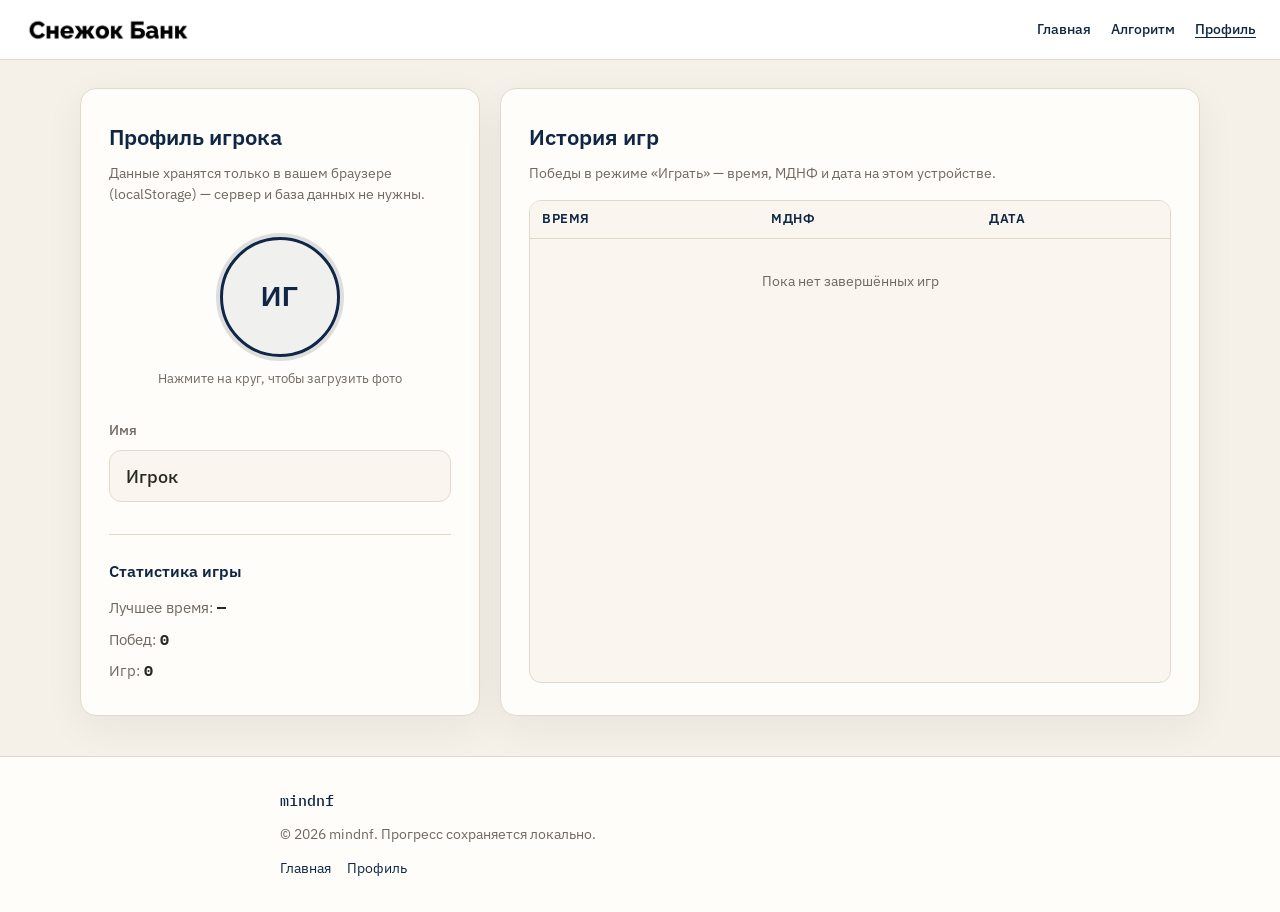
==== templates/profile.html @ ebe8acad "Added game mode" ====
<!DOCTYPE html>
<html lang="ru">
<head>
  <meta charset="UTF-8">
  <meta name="viewport" content="width=device-width, initial-scale=1.0">
  <title>Профиль — mindnf</title>
  <link rel="preconnect" href="https://fonts.googleapis.com">
  <link rel="preconnect" href="https://fonts.gstatic.com" crossorigin>
  <link href="https://fonts.googleapis.com/css2?family=IBM+Plex+Sans:wght@400;500;600&family=IBM+Plex+Mono:wght@400;500&display=swap" rel="stylesheet">
  <link rel="stylesheet" href="/static/css/style.css?v=25">
</head>
<body class="body--profile">
  <header class="site-header site-header--global site-header--static" id="site-header">
    <a class="site-header__logo" href="/" aria-label="На главную">
      <img src="/static/img/SB_logo.png" alt="Снежок Банк" width="160" height="40">
    </a>
    <button
      type="button"
      class="site-header__toggle"
      id="site-header-toggle"
      aria-expanded="false"
      aria-controls="site-header-nav"
    >
      <span class="site-header__toggle-icon" aria-hidden="true"></span>
      <span class="site-header__toggle-label">Меню</span>
    </button>
    <nav class="site-header__nav" id="site-header-nav" aria-label="Навигация">
      <a class="site-header__link" href="/">Главная</a>
      <a class="site-header__link" href="/#algorithm">Алгоритм</a>
      <a class="site-header__link site-header__link--active" href="/profile">Профиль</a>
    </nav>
  </header>

  <main class="profile-page">
    <div class="profile-layout">
      <div class="profile-card">
        <h1 class="profile-card__title">Профиль игрока</h1>
        <p class="profile-card__hint">
          Данные хранятся только в вашем браузере (localStorage) — сервер и база данных не нужны.
        </p>

        <div class="profile-avatar-wrap">
          <button
            type="button"
            class="profile-avatar"
            id="profile-avatar"
            aria-label="Загрузить аватар"
          >
            <span class="profile-avatar__initials" id="profile-avatar-initials">?</span>
          </button>
          <input
            type="file"
            id="profile-avatar-input"
            class="profile-avatar-input"
            accept="image/jpeg,image/png,image/webp,image/gif"
            hidden
          >
          <p class="profile-avatar__caption">Нажмите на круг, чтобы загрузить фото</p>
          <button type="button" class="btn btn--ghost" id="profile-avatar-remove" hidden>
            Удалить аватар
          </button>
        </div>

        <label class="profile-name-field" for="profile-name">
          <span class="profile-name-field__label">Имя</span>
          <input
            type="text"
            id="profile-name"
            class="profile-name-field__input"
            maxlength="32"
            autocomplete="nickname"
            placeholder="Введите имя"
          >
        </label>

        <p class="profile-save-status" id="profile-save-status" hidden></p>

        <div class="profile-stats" id="profile-stats">
          <h2 class="profile-stats__title">Статистика игры</h2>
          <ul class="profile-stats__list">
            <li>Лучшее время: <strong id="profile-best-time">—</strong></li>
            <li>Побед: <strong id="profile-wins">0</strong></li>
            <li>Игр: <strong id="profile-games">0</strong></li>
          </ul>
        </div>
      </div>

      <section class="profile-card profile-history" aria-labelledby="profile-history-title">
        <h2 class="profile-card__title" id="profile-history-title">История игр</h2>
        <p class="profile-card__hint profile-history__hint">
          Победы в режиме «Играть» — время, МДНФ и дата на этом устройстве.
        </p>
        <div class="profile-history__table-wrap">
          <table class="profile-history__table">
            <thead>
              <tr>
                <th scope="col">Время</th>
                <th scope="col">МДНФ</th>
                <th scope="col">Дата</th>
              </tr>
            </thead>
            <tbody id="profile-history-body">
              <tr class="profile-history__empty">
                <td colspan="3">Пока нет завершённых игр</td>
              </tr>
            </tbody>
          </table>
        </div>
      </section>
    </div>
  </main>

  <footer class="site-footer">
    <div class="site-footer__inner">
      <span class="site-footer__brand">mindnf</span>
      <p class="site-footer__copy">© 2026 mindnf. Прогресс сохраняется локально.</p>
      <nav class="site-footer__nav" aria-label="Подвал">
        <a href="/">Главная</a>
        <a href="/profile">Профиль</a>
      </nav>
    </div>
  </footer>

  <script src="/static/js/header.js?v=25"></script>
  <script src="/static/js/game-store.js?v=25"></script>
  <script src="/static/js/profile-store.js?v=25"></script>
  <script src="/static/js/profile.js?v=25"></script>
</body>
</html>
---- static/css/style.css ----
*,
*::before,
*::after {
  box-sizing: border-box;
  margin: 0;
  padding: 0;
}

[hidden] {
  display: none !important;
}

:root {
  --bg: #f6f1e8;
  --surface: #fffdf9;
  --surface-raised: #faf6ef;
  --border: #e3d9c8;
  --border-strong: #cfc3ae;
  --text: #2a2824;
  --muted: #6f6860;
  --accent: #0f2744;
  --accent-hover: #1a3a5c;
  --accent-glow: rgba(15, 39, 68, 0.14);
  --accent-soft: rgba(15, 39, 68, 0.06);
  --error: #b42318;
  --radius: 12px;
  --ease: cubic-bezier(0.4, 0, 0.2, 1);
  --duration: 0.55s;
}

html {
  scroll-behavior: smooth;
}

html,
body {
  min-height: 100%;
}

body {
  font-family: "IBM Plex Sans", system-ui, sans-serif;
  background: var(--bg);
  color: var(--text);
  line-height: 1.55;
  -webkit-font-smoothing: antialiased;
}

.page {
  position: relative;
  min-height: 100vh;
  padding-top: 3.5rem;
}

.page--setup,
.page--workbench,
.page--game-mode,
.page--game {
  overflow: hidden;
  height: calc(100vh - 3.5rem);
  min-height: 0;
}

.page--hidden-landing .landing {
  opacity: 0;
  visibility: hidden;
  pointer-events: none;
  position: fixed;
  inset: 3.5rem 0 0;
}

/* —— Landing —— */

.landing {
  transition:
    opacity var(--duration) var(--ease),
    visibility var(--duration) var(--ease);
}

/* Header (все страницы) */

.site-header {
  position: fixed;
  top: 0;
  left: 0;
  right: 0;
  z-index: 200;
  display: flex;
  align-items: center;
  justify-content: space-between;
  gap: 1.5rem;
  padding: 0.85rem 1.5rem;
  background: #ffffff;
  border-bottom: 1px solid var(--border);
}

.site-header--global {
  background: #ffffff;
}

body.app-game-mode .site-header__link--anchors,
body.app-setup .site-header__link--anchors,
body.app-workbench .site-header__link--anchors,
.page--game-mode .site-header__link--anchors,
.page--game .site-header__link--anchors,
.page--setup .site-header__link--anchors,
.page--workbench .site-header__link--anchors {
  display: none;
}

.site-header__logo {
  display: flex;
  align-items: center;
  flex-shrink: 0;
}

.site-header__logo img {
  display: block;
  height: 2rem;
  width: auto;
  max-width: min(180px, 40vw);
  object-fit: contain;
}

.site-header__nav {
  display: flex;
  flex-wrap: wrap;
  justify-content: flex-end;
  gap: 0.35rem 1.25rem;
}

.site-header__link {
  font-size: 0.9rem;
  font-weight: 500;
  color: var(--accent);
  text-decoration: none;
  transition: color 0.2s;
}

.site-header__link:hover {
  color: var(--accent-hover);
}

.site-header__toggle {
  display: none;
  align-items: center;
  gap: 0.4rem;
  padding: 0.4rem 0.65rem;
  font: inherit;
  font-size: 0.85rem;
  font-weight: 500;
  color: var(--accent);
  background: var(--surface-raised);
  border: 1px solid var(--border);
  border-radius: var(--radius);
  cursor: pointer;
  flex-shrink: 0;
}

.site-header__toggle:hover {
  color: var(--accent-hover);
  border-color: var(--border-strong);
}

.site-header__toggle-icon {
  position: relative;
  display: block;
  width: 1.1rem;
  height: 0.12rem;
  background: currentColor;
  border-radius: 1px;
  transition: background 0.2s ease;
}

.site-header__toggle-icon::before,
.site-header__toggle-icon::after {
  content: "";
  position: absolute;
  left: 0;
  width: 100%;
  height: 100%;
  background: currentColor;
  border-radius: 1px;
  transition: transform 0.2s ease, top 0.2s ease;
}

.site-header__toggle-icon::before {
  top: -0.38rem;
}

.site-header__toggle-icon::after {
  top: 0.38rem;
}

.site-header--open .site-header__toggle-icon {
  background: transparent;
}

.site-header--open .site-header__toggle-icon::before {
  top: 0;
  transform: rotate(45deg);
}

.site-header--open .site-header__toggle-icon::after {
  top: 0;
  transform: rotate(-45deg);
}

.site-header__toggle-label {
  line-height: 1;
}

/* Hero */

.hero {
  position: relative;
  display: flex;
  align-items: center;
  justify-content: center;
  min-height: calc(100svh - 3.5rem);
  min-height: calc(100vh - 3.5rem);
  overflow: hidden;
}

.hero__image {
  position: absolute;
  inset: 0;
  width: 100%;
  height: 100%;
  object-fit: cover;
  object-position: center;
}

.hero__overlay {
  position: absolute;
  inset: 0;
  background: rgba(246, 241, 232, 0.72);
  pointer-events: none;
}

.hero__content {
  position: relative;
  z-index: 1;
  max-width: 40rem;
  margin: 0 auto;
  padding: 3rem 1.5rem 3rem;
  text-align: center;
}

.hero__actions {
  display: flex;
  flex-direction: column;
  gap: 0.75rem;
  width: 100%;
  max-width: 20rem;
  margin: 0 auto;
}

.hero__eyebrow {
  display: inline-block;
  margin-bottom: 1rem;
  font-size: 0.75rem;
  font-weight: 600;
  letter-spacing: 0.1em;
  text-transform: uppercase;
  color: var(--accent);
}

.hero__title {
  font-size: clamp(1.75rem, 4.5vw, 2.75rem);
  font-weight: 600;
  line-height: 1.15;
  letter-spacing: -0.02em;
  margin-bottom: 1rem;
  color: var(--text);
}

.hero__text {
  font-size: 1.05rem;
  color: var(--muted);
  margin-bottom: 2rem;
  max-width: 36ch;
  margin-left: auto;
  margin-right: auto;
}

/* Info sections */

.landing-sections {
  background: var(--bg);
}

.info-block {
  max-width: 720px;
  margin: 0 auto;
  padding: 3.5rem 1.5rem;
  scroll-margin-top: 4.5rem;
}

.info-block__title {
  font-size: 1.5rem;
  font-weight: 600;
  letter-spacing: -0.02em;
  margin-bottom: 1.25rem;
  color: var(--accent);
}

.info-block__body {
  color: var(--muted);
  font-size: 1.02rem;
}

.info-block__body p + p,
.info-block__body ol {
  margin-top: 1rem;
}

.info-block__steps {
  padding-left: 1.25rem;
  display: flex;
  flex-direction: column;
  gap: 0.65rem;
}

.info-block__steps code {
  font-family: "IBM Plex Mono", monospace;
  font-size: 0.9em;
  color: var(--accent);
}

.info-block__tags {
  list-style: none;
  display: flex;
  flex-wrap: wrap;
  gap: 0.5rem;
  margin-bottom: 1rem;
}

.info-block__tags li {
  padding: 0.35rem 0.75rem;
  font-size: 0.875rem;
  font-weight: 500;
  color: var(--accent);
  background: var(--surface);
  border: 1px solid var(--border);
  border-radius: 999px;
}

.info-block__body a {
  color: var(--accent);
  font-weight: 500;
}

.info-block__sponsor-card {
  display: flex;
  flex-direction: column;
  align-items: flex-start;
  gap: 1rem;
  padding: 1.5rem;
  background: var(--surface);
  border: 1px solid var(--border);
  border-radius: var(--radius);
}

.info-block__sponsor-logo {
  height: 2.5rem;
  width: auto;
  object-fit: contain;
}

/* Site footer */

.site-footer {
  border-top: 1px solid var(--border);
  background: var(--surface);
  padding: 2rem 1.5rem;
}

.site-footer__inner {
  max-width: 720px;
  margin: 0 auto;
  display: flex;
  flex-direction: column;
  gap: 0.75rem;
}

.site-footer__brand {
  font-family: "IBM Plex Mono", monospace;
  font-size: 0.95rem;
  font-weight: 500;
  color: var(--accent);
}

.site-footer__copy {
  font-size: 0.875rem;
  color: var(--muted);
}

.site-footer__nav {
  display: flex;
  flex-wrap: wrap;
  gap: 1rem;
}

.site-footer__nav a {
  font-size: 0.875rem;
  color: var(--accent);
  text-decoration: none;
}

.site-footer__nav a:hover {
  text-decoration: underline;
}

@media (max-width: 640px) {
  .site-header {
    flex-wrap: wrap;
    align-items: center;
    padding: 0.6rem 1rem;
    gap: 0;
  }

  .site-header__logo {
    flex: 1;
    min-width: 0;
  }

  .site-header__toggle {
    display: inline-flex;
  }

  .site-header__nav {
    display: none;
    width: 100%;
    flex-direction: column;
    align-items: stretch;
    gap: 0;
    margin-top: 0.5rem;
    padding-top: 0.5rem;
    border-top: 1px solid var(--border);
  }

  .site-header--open .site-header__nav {
    display: flex;
  }

  .site-header__link {
    padding: 0.55rem 0.15rem;
  }

  .hero__content {
    padding-top: 5rem;
  }
}

/* —— Overlay panels —— */

.overlay-panel {
  position: fixed;
  top: 3.5rem;
  left: 0;
  right: 0;
  bottom: 0;
  z-index: 150;
  display: none;
  align-items: center;
  justify-content: center;
  padding: 2rem;
  background: rgba(246, 241, 232, 0.85);
  backdrop-filter: blur(4px);
}

.overlay-panel.is-visible {
  display: flex;
}

.overlay-panel--modal {
  z-index: 200;
  background: rgba(42, 40, 36, 0.4);
}

.setup__subtitle {
  text-align: center;
  font-size: 0.9rem;
  color: var(--muted);
  margin-top: -0.5rem;
}

.setup__card {
  width: 100%;
  max-width: 380px;
  padding: 2.25rem 2rem;
  background: var(--surface);
  border: 1px solid var(--border);
  border-radius: calc(var(--radius) + 4px);
  box-shadow: 0 12px 40px rgba(42, 40, 36, 0.08);
  display: flex;
  flex-direction: column;
  gap: 1.5rem;
  transform: translateY(1.5rem) scale(0.97);
  transition:
    transform calc(var(--duration) + 0.1s) var(--ease),
    opacity var(--duration) var(--ease);
}

.page--setup .setup__card {
  transform: translateY(0) scale(1);
}

.setup__title {
  font-size: 1.25rem;
  font-weight: 600;
  text-align: center;
  letter-spacing: -0.01em;
}

.setup__field {
  display: flex;
  align-items: stretch;
  border: 1px solid var(--border);
  border-radius: var(--radius);
  overflow: hidden;
  background: var(--surface-raised);
  transition: border-color 0.2s, box-shadow 0.2s;
}

.setup__field:focus-within {
  border-color: var(--accent);
  box-shadow: 0 0 0 3px var(--accent-glow);
}

.setup__label {
  display: flex;
  align-items: center;
  justify-content: center;
  padding: 0 1rem;
  font-family: "IBM Plex Mono", monospace;
  font-size: 0.9rem;
  color: var(--muted);
  background: var(--accent-soft);
  border-right: 1px solid var(--border);
}

.setup__input {
  flex: 1;
  min-width: 0;
  padding: 0.85rem 1rem;
  font-family: "IBM Plex Mono", monospace;
  font-size: 1.1rem;
  color: var(--text);
  background: transparent;
  border: none;
  outline: none;
}

.setup__input::-webkit-outer-spin-button,
.setup__input::-webkit-inner-spin-button {
  -webkit-appearance: none;
  margin: 0;
}

.setup__input[type="number"] {
  -moz-appearance: textfield;
  appearance: textfield;
}

/* —— Buttons —— */

.btn {
  display: inline-flex;
  align-items: center;
  justify-content: center;
  gap: 0.5rem;
  font-family: inherit;
  font-size: 1rem;
  font-weight: 500;
  line-height: 1;
  padding: 0.9rem 1.5rem;
  border: none;
  border-radius: var(--radius);
  cursor: pointer;
  transition:
    background 0.2s,
    transform 0.15s,
    box-shadow 0.2s;
}

.btn--primary {
  color: #f6f1e8;
  background: var(--accent);
}

.btn--primary:hover {
  background: var(--accent-hover);
}

.btn--primary:active {
  transform: scale(0.98);
}

.btn--hero {
  width: 100%;
  padding: 1.15rem 2rem;
  font-size: 1.125rem;
  border-radius: calc(var(--radius) + 2px);
  box-shadow: 0 4px 20px var(--accent-glow);
}

.btn--hero:hover {
  box-shadow: 0 6px 28px var(--accent-glow);
}

#btn-start-setup {
  width: 100%;
}

.setup__error {
  font-size: 0.875rem;
  color: var(--error);
  text-align: center;
}

/* —— Workbench —— */

.workbench {
  position: fixed;
  top: 3.5rem;
  left: 0;
  right: 0;
  bottom: 0;
  z-index: 130;
  display: none;
  background: var(--bg);
  overflow: hidden;
}

.workbench.is-visible {
  display: block;
}

.workbench__inner {
  display: flex;
  flex-direction: column;
  height: 100%;
  padding: 1.25rem 1.5rem 1rem;
  gap: 0.85rem;
}

.workbench__header {
  display: flex;
  flex-wrap: wrap;
  align-items: center;
  justify-content: space-between;
  gap: 1rem;
  flex-shrink: 0;
}

.workbench__title {
  font-size: 1.125rem;
  font-weight: 600;
  letter-spacing: -0.01em;
}

.workbench__n-field {
  display: flex;
  align-items: center;
  gap: 0.65rem;
}

.workbench__n-label {
  font-size: 0.9rem;
  color: var(--muted);
  white-space: nowrap;
}

.workbench__n-input {
  width: 4.5rem;
  padding: 0.45rem 0.55rem;
  font-family: "IBM Plex Mono", monospace;
  font-size: 1rem;
  color: var(--text);
  background: var(--surface);
  border: 1px solid var(--border);
  border-radius: 8px;
  outline: none;
}

.workbench__n-input:focus {
  border-color: var(--accent);
  box-shadow: 0 0 0 3px var(--accent-glow);
}

.workbench__table-wrap {
  flex: 1;
  min-height: 0;
  overflow: auto;
  border: 1px solid var(--border);
  border-radius: var(--radius);
  background: var(--surface);
}

.truth-table {
  width: max-content;
  min-width: 100%;
  border-collapse: collapse;
  font-family: "IBM Plex Mono", monospace;
  font-size: 0.9rem;
}

.truth-table th,
.truth-table td {
  border: 1px solid var(--border);
  padding: 0.35rem 0.65rem;
  text-align: center;
  white-space: nowrap;
}

.truth-table thead th {
  position: sticky;
  top: 0;
  z-index: 1;
  background: var(--surface-raised);
  font-weight: 500;
  color: var(--text);
}

.truth-table tbody tr:nth-child(even) {
  background: var(--accent-soft);
}

.truth-table__num {
  color: var(--muted);
  background: rgba(15, 39, 68, 0.04);
  min-width: 2.5rem;
}

.truth-table__bit {
  color: var(--text);
}

.truth-table__algo-col {
  color: var(--muted);
}

.truth-table__algo-col--struck {
  background: var(--accent);
  color: #f6f1e8;
  text-decoration: line-through;
  text-decoration-color: rgba(246, 241, 232, 0.65);
  text-decoration-thickness: 1.5px;
}

.truth-table__algo-col--min {
  box-shadow: inset 0 0 0 2px var(--accent);
  font-weight: 600;
  color: var(--accent);
}

.truth-table__f {
  cursor: pointer;
  user-select: none;
  min-width: 2.25rem;
  transition: background 0.15s, color 0.15s;
}

.truth-table__f:hover {
  background: var(--accent-soft);
}

.truth-table__f--locked {
  cursor: default;
  pointer-events: none;
}

.truth-table__f--locked:hover {
  background: transparent;
}

.truth-table__f--one {
  color: var(--accent);
  font-weight: 600;
  background: var(--accent-soft);
}

.truth-table__row--zero td:not(.truth-table__bit--before):not(.truth-table__num) {
  background: var(--accent);
  color: #f6f1e8;
  border-color: var(--accent-hover);
  text-decoration: line-through;
  text-decoration-color: rgba(246, 241, 232, 0.65);
  text-decoration-thickness: 1.5px;
}

.truth-table__row--zero .truth-table__num {
  background: var(--accent-hover);
  color: rgba(246, 241, 232, 0.85);
}

.truth-table__row--zero .truth-table__bit--before {
  background: var(--surface);
  color: var(--text);
  border-color: var(--border);
  text-decoration: none;
}

.truth-table__row--zero .truth-table__f {
  color: #f6f1e8;
  font-weight: 500;
  text-decoration: line-through;
}

.truth-table__sep {
  border-right-width: 2px;
  border-right-color: var(--border-strong);
}

.btn--secondary {
  color: var(--text);
  background: var(--surface-raised);
  border: 1px solid var(--border);
  flex-shrink: 0;
}

.btn--secondary:hover:not(:disabled) {
  background: #efe8db;
  border-color: var(--border-strong);
}

.btn--secondary:disabled {
  opacity: 0.45;
  cursor: not-allowed;
}

.btn--wide {
  width: 100%;
  padding: 0.85rem;
}

.workbench__result {
  flex-shrink: 0;
  font-size: 0.95rem;
  color: var(--muted);
  padding-top: 0.15rem;
}

#result-mdnf {
  color: var(--accent);
  font-family: "IBM Plex Mono", monospace;
  font-weight: 500;
  word-break: break-word;
}

/* —— Profile page —— */

.body--profile {
  min-height: 100vh;
  display: flex;
  flex-direction: column;
}

.body--profile .site-header--global {
  flex-shrink: 0;
}

.site-header--static {
  position: static;
}

.site-header__link--active {
  text-decoration: underline;
  text-underline-offset: 0.2em;
}

.profile-page {
  flex: 1;
  display: flex;
  align-items: stretch;
  justify-content: center;
  padding: 1.75rem 1.5rem 2.5rem;
  min-height: 0;
}

.profile-layout {
  display: grid;
  grid-template-columns: minmax(280px, 400px) minmax(0, 1fr);
  gap: 1.25rem;
  width: 100%;
  max-width: 1120px;
  align-items: stretch;
}

.profile-card {
  display: flex;
  flex-direction: column;
  width: 100%;
  min-height: 0;
  padding: 2rem 1.75rem;
  background: var(--surface);
  border: 1px solid var(--border);
  border-radius: calc(var(--radius) + 4px);
  box-shadow: 0 12px 40px rgba(42, 40, 36, 0.06);
}

.profile-card__title {
  font-size: 1.35rem;
  font-weight: 600;
  color: var(--accent);
  margin-bottom: 0.5rem;
}

.profile-card__hint {
  font-size: 0.875rem;
  color: var(--muted);
  margin-bottom: 2rem;
  line-height: 1.5;
}

.profile-avatar-wrap {
  display: flex;
  flex-direction: column;
  align-items: center;
  gap: 0.75rem;
  margin-bottom: 2rem;
}

.profile-avatar {
  width: 7.5rem;
  height: 7.5rem;
  padding: 0;
  border-radius: 50%;
  border: 3px solid var(--accent);
  background: var(--accent-soft) center / cover no-repeat;
  display: flex;
  align-items: center;
  justify-content: center;
  box-shadow: 0 0 0 4px var(--accent-glow);
  cursor: pointer;
  transition: transform 0.15s, box-shadow 0.2s;
}

.profile-avatar:hover {
  transform: scale(1.03);
  box-shadow: 0 0 0 5px var(--accent-glow);
}

.profile-avatar--has-image .profile-avatar__initials {
  display: none;
}

.profile-avatar__initials {
  font-size: 1.75rem;
  font-weight: 600;
  color: var(--accent);
  letter-spacing: 0.04em;
  user-select: none;
}

.profile-avatar__caption {
  font-size: 0.8rem;
  color: var(--muted);
  text-align: center;
}

.profile-name-field {
  display: flex;
  flex-direction: column;
  gap: 0.5rem;
}

.profile-name-field__label {
  font-size: 0.875rem;
  font-weight: 500;
  color: var(--muted);
}

.profile-name-field__input {
  width: 100%;
  padding: 0.85rem 1rem;
  font-family: inherit;
  font-size: 1.1rem;
  font-weight: 500;
  color: var(--text);
  background: var(--surface-raised);
  border: 1px solid var(--border);
  border-radius: var(--radius);
  outline: none;
  transition: border-color 0.2s, box-shadow 0.2s;
}

.profile-name-field__input:focus {
  border-color: var(--accent);
  box-shadow: 0 0 0 3px var(--accent-glow);
}

.profile-save-status {
  margin-top: 1rem;
  font-size: 0.85rem;
  color: var(--accent);
  text-align: center;
}

.profile-save-status--error {
  color: var(--error);
}

.btn--ghost {
  margin-top: 0.35rem;
  padding: 0.5rem 0.85rem;
  font-family: inherit;
  font-size: 0.875rem;
  font-weight: 500;
  color: var(--muted);
  background: transparent;
  border: 1px solid var(--border);
  border-radius: var(--radius);
  cursor: pointer;
  transition: color 0.2s, border-color 0.2s;
}

.btn--ghost:hover {
  color: var(--accent);
  border-color: var(--accent);
}

/* —— Game —— */

.game-screen {
  position: fixed;
  top: 3.5rem;
  left: 0;
  right: 0;
  bottom: 0;
  z-index: 140;
  display: none;
  flex-direction: column;
  background: var(--bg);
  padding: 1rem 1.5rem;
  gap: 0.75rem;
}

.game-screen.is-visible {
  display: flex;
}

.game-hud {
  display: flex;
  flex-wrap: wrap;
  gap: 1rem;
  align-items: flex-start;
  flex-shrink: 0;
}

.game-hud__item {
  display: flex;
  flex-direction: column;
  gap: 0.2rem;
}

.game-hud__item--grow {
  flex: 1;
  min-width: 12rem;
}

.game-hud__label {
  font-size: 0.75rem;
  text-transform: uppercase;
  letter-spacing: 0.06em;
  color: var(--muted);
}

.game-hud__value {
  font-family: "IBM Plex Mono", monospace;
  font-size: 1.35rem;
  font-weight: 600;
  color: var(--accent);
}

.game-challenge-banner {
  margin: 0.35rem 0 0;
  padding: 0.35rem 0.55rem;
  font-size: 0.8rem;
  font-weight: 500;
  color: var(--accent);
  background: var(--accent-soft);
  border-radius: var(--radius);
  line-height: 1.35;
}

.game-hud__hint {
  font-size: 0.9rem;
  color: var(--muted);
  line-height: 1.45;
}

.game-table-wrap {
  position: relative;
  flex: 1;
  min-height: 0;
  overflow: auto;
  border: 1px solid var(--border);
  border-radius: var(--radius);
  background: var(--surface);
}

.game-table-wrap--dimmed .truth-table {
  filter: blur(3px);
  opacity: 0.45;
  pointer-events: none;
}

.game-instruction {
  position: absolute;
  inset: 0;
  display: flex;
  align-items: center;
  justify-content: center;
  padding: 1.5rem;
  background: rgba(246, 241, 232, 0.55);
  z-index: 2;
}

.game-instruction__card {
  max-width: 440px;
  max-height: 100%;
  overflow: auto;
}

.game-instruction__text {
  font-size: 0.95rem;
  color: var(--muted);
  line-height: 1.5;
}

.game-instruction__steps {
  margin: 1rem 0;
}

.game-mark {
  background: var(--accent) !important;
  color: #f6f1e8 !important;
  text-decoration: line-through;
  text-decoration-color: rgba(246, 241, 232, 0.65);
}

@keyframes game-hint-blink {
  0%,
  100% {
    background: var(--surface-raised);
    color: var(--text);
    box-shadow: none;
  }
  50% {
    background: rgba(34, 120, 70, 0.28);
    color: var(--accent);
    box-shadow: inset 0 0 0 2px rgba(34, 120, 70, 0.55);
  }
}

.truth-table thead th.game-hint-blink,
.truth-table__num.game-hint-blink {
  animation: game-hint-blink 0.5s ease-in-out 3;
}

.game-row-marked .truth-table__bit--before {
  background: var(--surface) !important;
  color: var(--text) !important;
  text-decoration: none !important;
}

.game-result__card {
  max-width: 420px;
}

.game-result__label {
  font-size: 0.8rem;
  text-transform: uppercase;
  letter-spacing: 0.08em;
  color: var(--muted);
  margin-bottom: 0.35rem;
}

.game-result__mdnf {
  font-family: "IBM Plex Mono", monospace;
  font-size: 1.05rem;
  font-weight: 600;
  color: var(--accent);
  word-break: break-word;
  margin-bottom: 1rem;
}

.game-result__meta {
  font-size: 0.95rem;
  color: var(--muted);
  line-height: 1.6;
  margin-bottom: 1.25rem;
}

.game-result__vs {
  font-size: 0.95rem;
  line-height: 1.5;
  margin: -0.5rem 0 1rem;
  padding: 0.65rem 0.75rem;
  border-radius: var(--radius);
  background: var(--surface-raised);
  border: 1px solid var(--border);
}

.game-result__vs--win {
  color: #1a6b3a;
  border-color: rgba(34, 120, 70, 0.35);
  background: rgba(34, 120, 70, 0.1);
}

.game-result__vs--lose {
  color: var(--text);
}

.game-result__challenge {
  margin-bottom: 1rem;
  text-align: left;
}

.game-result__challenge-hint {
  font-size: 0.8rem;
  color: var(--muted);
  line-height: 1.45;
  margin: 0.5rem 0 0;
}

.challenge-url-row {
  display: flex;
  flex-wrap: wrap;
  gap: 0.5rem;
  align-items: stretch;
}

.challenge-url__input {
  flex: 1;
  min-width: 0;
  font-family: "IBM Plex Mono", monospace;
  font-size: 0.75rem;
  padding: 0.5rem 0.65rem;
  border: 1px solid var(--border);
  border-radius: var(--radius);
  background: var(--surface);
  color: var(--text);
}

.challenge-url-row .btn {
  flex-shrink: 0;
}

.game-flash {
  position: fixed;
  top: 3.5rem;
  bottom: 0;
  width: 18vw;
  max-width: 140px;
  z-index: 300;
  pointer-events: none;
  opacity: 0;
  transition: opacity 0.2s ease;
}

.game-flash--left {
  left: 0;
}

.game-flash--right {
  right: 0;
}

.game-flash--red {
  opacity: 1;
  background: rgba(180, 35, 24, 0.22);
}

.game-flash--green {
  opacity: 1;
  background: rgba(34, 120, 70, 0.2);
}

.site-toast {
  position: fixed;
  top: 4.5rem;
  left: 50%;
  transform: translateX(-50%);
  z-index: 250;
  max-width: 90vw;
  padding: 0.75rem 1.25rem;
  background: var(--accent);
  color: #f6f1e8;
  font-size: 0.9rem;
  font-weight: 500;
  border-radius: var(--radius);
  box-shadow: 0 8px 24px rgba(15, 39, 68, 0.2);
}

.profile-history__hint {
  margin-bottom: 1rem;
}

.profile-history__table-wrap {
  flex: 1;
  min-height: 0;
  overflow: auto;
  border: 1px solid var(--border);
  border-radius: var(--radius);
  background: var(--surface-raised);
}

.profile-history__table {
  width: 100%;
  border-collapse: collapse;
  font-size: 0.875rem;
}

.profile-history__table th,
.profile-history__table td {
  padding: 0.55rem 0.75rem;
  text-align: left;
  border-bottom: 1px solid var(--border);
  vertical-align: top;
}

.profile-history__table thead th {
  position: sticky;
  top: 0;
  z-index: 1;
  background: var(--surface-raised);
  font-weight: 600;
  color: var(--accent);
  font-size: 0.8rem;
  text-transform: uppercase;
  letter-spacing: 0.04em;
}

.profile-history__table tbody tr:last-child td {
  border-bottom: none;
}

.profile-history__table tbody tr:nth-child(even) {
  background: rgba(15, 39, 68, 0.03);
}

.profile-history__time {
  font-family: "IBM Plex Mono", monospace;
  font-weight: 500;
  white-space: nowrap;
}

.profile-history__mdnf {
  font-family: "IBM Plex Mono", monospace;
  font-size: 0.8rem;
  word-break: break-word;
  max-width: 14rem;
}

.profile-history__date {
  color: var(--muted);
  white-space: nowrap;
  font-size: 0.8rem;
}

.profile-history__empty td {
  text-align: center;
  color: var(--muted);
  padding: 2rem 1rem !important;
}

@media (max-width: 840px) {
  .profile-layout {
    grid-template-columns: 1fr;
  }

  .profile-history {
    min-height: 280px;
  }
}

.profile-stats {
  margin-top: 2rem;
  padding-top: 1.5rem;
  border-top: 1px solid var(--border);
}

.profile-stats__title {
  font-size: 1rem;
  font-weight: 600;
  color: var(--accent);
  margin-bottom: 0.75rem;
}

.profile-stats__list {
  list-style: none;
  display: flex;
  flex-direction: column;
  gap: 0.5rem;
  font-size: 0.95rem;
  color: var(--muted);
}

.profile-stats__list strong {
  color: var(--text);
  font-family: "IBM Plex Mono", monospace;
}
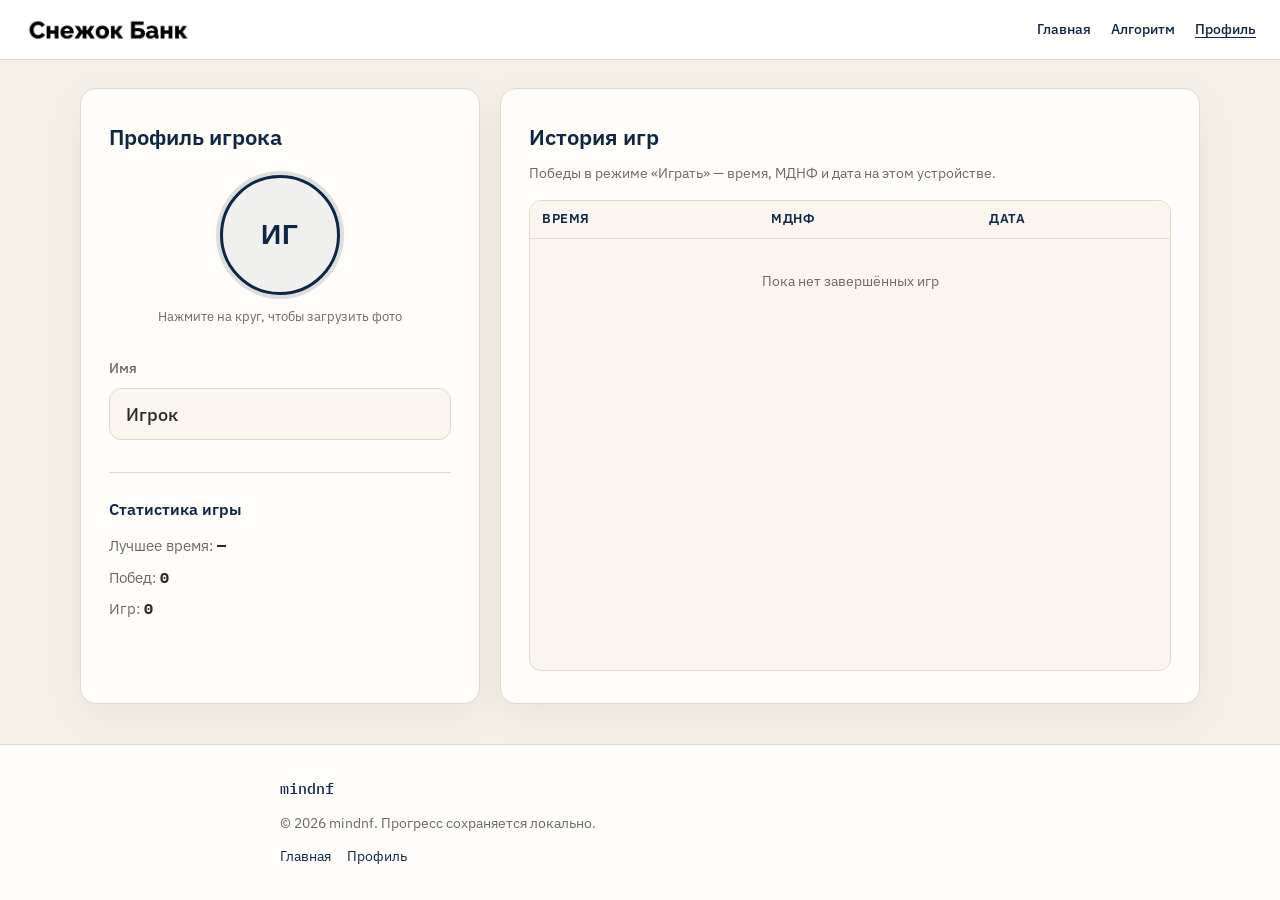
==== commit 9f4bf1e4: "Remove wrong text" ====
--- a/templates/profile.html
+++ b/templates/profile.html
@@ -35,9 +35,6 @@
     <div class="profile-layout">
       <div class="profile-card">
         <h1 class="profile-card__title">Профиль игрока</h1>
-        <p class="profile-card__hint">
-          Данные хранятся только в вашем браузере (localStorage) — сервер и база данных не нужны.
-        </p>
 
         <div class="profile-avatar-wrap">
           <button
--- a/static/css/style.css
+++ b/static/css/style.css
@@ -907,6 +907,10 @@
   margin-bottom: 0.5rem;
 }
 
+.profile-layout > .profile-card:first-child .profile-card__title {
+  margin-bottom: 1.25rem;
+}
+
 .profile-card__hint {
   font-size: 0.875rem;
   color: var(--muted);
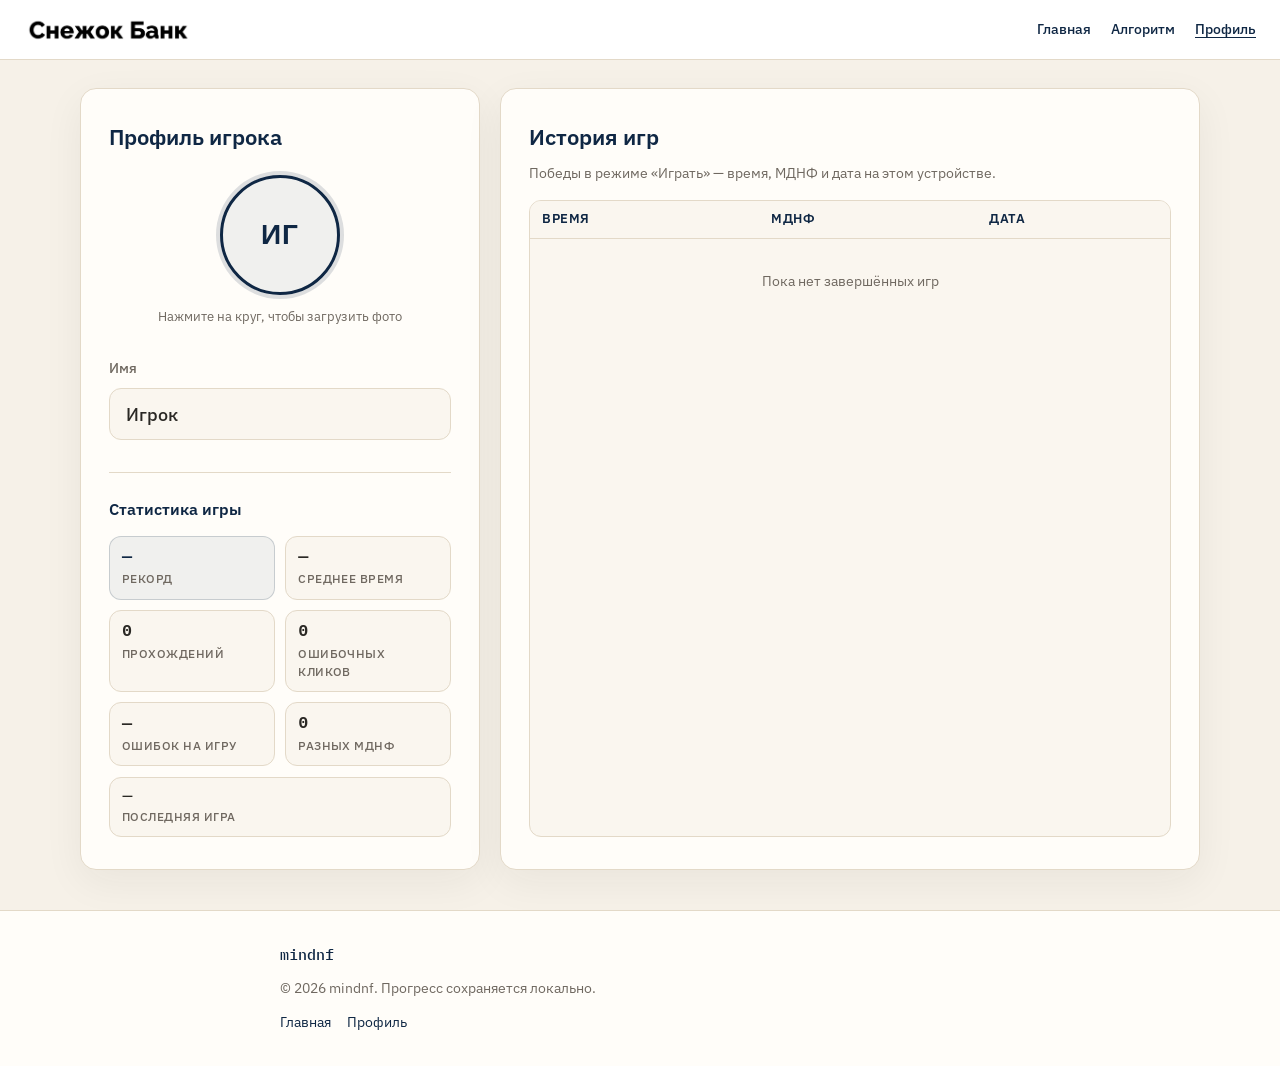
==== commit 0065bf8e: "Added new statistic to profile" ====
--- a/templates/profile.html
+++ b/templates/profile.html
@@ -7,7 +7,7 @@
   <link rel="preconnect" href="https://fonts.googleapis.com">
   <link rel="preconnect" href="https://fonts.gstatic.com" crossorigin>
   <link href="https://fonts.googleapis.com/css2?family=IBM+Plex+Sans:wght@400;500;600&family=IBM+Plex+Mono:wght@400;500&display=swap" rel="stylesheet">
-  <link rel="stylesheet" href="/static/css/style.css?v=25">
+  <link rel="stylesheet" href="/static/css/style.css?v=26">
 </head>
 <body class="body--profile">
   <header class="site-header site-header--global site-header--static" id="site-header">
@@ -74,11 +74,36 @@
 
         <div class="profile-stats" id="profile-stats">
           <h2 class="profile-stats__title">Статистика игры</h2>
-          <ul class="profile-stats__list">
-            <li>Лучшее время: <strong id="profile-best-time">—</strong></li>
-            <li>Побед: <strong id="profile-wins">0</strong></li>
-            <li>Игр: <strong id="profile-games">0</strong></li>
-          </ul>
+          <div class="profile-stats__grid">
+            <div class="profile-stat profile-stat--highlight">
+              <span class="profile-stat__value" id="profile-best-time">—</span>
+              <span class="profile-stat__label">Рекорд</span>
+            </div>
+            <div class="profile-stat">
+              <span class="profile-stat__value" id="profile-avg-time">—</span>
+              <span class="profile-stat__label">Среднее время</span>
+            </div>
+            <div class="profile-stat">
+              <span class="profile-stat__value" id="profile-games">0</span>
+              <span class="profile-stat__label">Прохождений</span>
+            </div>
+            <div class="profile-stat">
+              <span class="profile-stat__value" id="profile-flashes">0</span>
+              <span class="profile-stat__label">Ошибочных кликов</span>
+            </div>
+            <div class="profile-stat">
+              <span class="profile-stat__value" id="profile-flashes-per-game">—</span>
+              <span class="profile-stat__label">Ошибок на игру</span>
+            </div>
+            <div class="profile-stat">
+              <span class="profile-stat__value" id="profile-unique-mdnf">0</span>
+              <span class="profile-stat__label">Разных МДНФ</span>
+            </div>
+            <div class="profile-stat profile-stat--wide">
+              <span class="profile-stat__value profile-stat__value--small" id="profile-last-played">—</span>
+              <span class="profile-stat__label">Последняя игра</span>
+            </div>
+          </div>
         </div>
       </div>
 
@@ -118,9 +143,9 @@
     </div>
   </footer>
 
-  <script src="/static/js/header.js?v=25"></script>
-  <script src="/static/js/game-store.js?v=25"></script>
-  <script src="/static/js/profile-store.js?v=25"></script>
-  <script src="/static/js/profile.js?v=25"></script>
+  <script src="/static/js/header.js?v=26"></script>
+  <script src="/static/js/game-store.js?v=26"></script>
+  <script src="/static/js/profile-store.js?v=26"></script>
+  <script src="/static/js/profile.js?v=26"></script>
 </body>
 </html>
--- a/static/css/style.css
+++ b/static/css/style.css
@@ -1391,19 +1391,56 @@
   font-size: 1rem;
   font-weight: 600;
   color: var(--accent);
-  margin-bottom: 0.75rem;
-}
-
-.profile-stats__list {
-  list-style: none;
+  margin-bottom: 0.85rem;
+}
+
+.profile-stats__grid {
+  display: grid;
+  grid-template-columns: repeat(2, minmax(0, 1fr));
+  gap: 0.65rem;
+}
+
+.profile-stat {
   display: flex;
   flex-direction: column;
-  gap: 0.5rem;
-  font-size: 0.95rem;
-  color: var(--muted);
-}
-
-.profile-stats__list strong {
+  gap: 0.2rem;
+  padding: 0.65rem 0.75rem;
+  background: var(--surface-raised);
+  border: 1px solid var(--border);
+  border-radius: var(--radius);
+}
+
+.profile-stat--highlight {
+  background: var(--accent-soft);
+  border-color: rgba(15, 39, 68, 0.18);
+}
+
+.profile-stat--highlight .profile-stat__value {
+  color: var(--accent);
+}
+
+.profile-stat--wide {
+  grid-column: 1 / -1;
+}
+
+.profile-stat__value {
+  font-family: "IBM Plex Mono", monospace;
+  font-size: 1.05rem;
+  font-weight: 600;
   color: var(--text);
-  font-family: "IBM Plex Mono", monospace;
-}
+  line-height: 1.2;
+}
+
+.profile-stat__value--small {
+  font-size: 0.85rem;
+  font-weight: 500;
+  font-family: "IBM Plex Sans", system-ui, sans-serif;
+}
+
+.profile-stat__label {
+  font-size: 0.72rem;
+  font-weight: 500;
+  text-transform: uppercase;
+  letter-spacing: 0.04em;
+  color: var(--muted);
+}
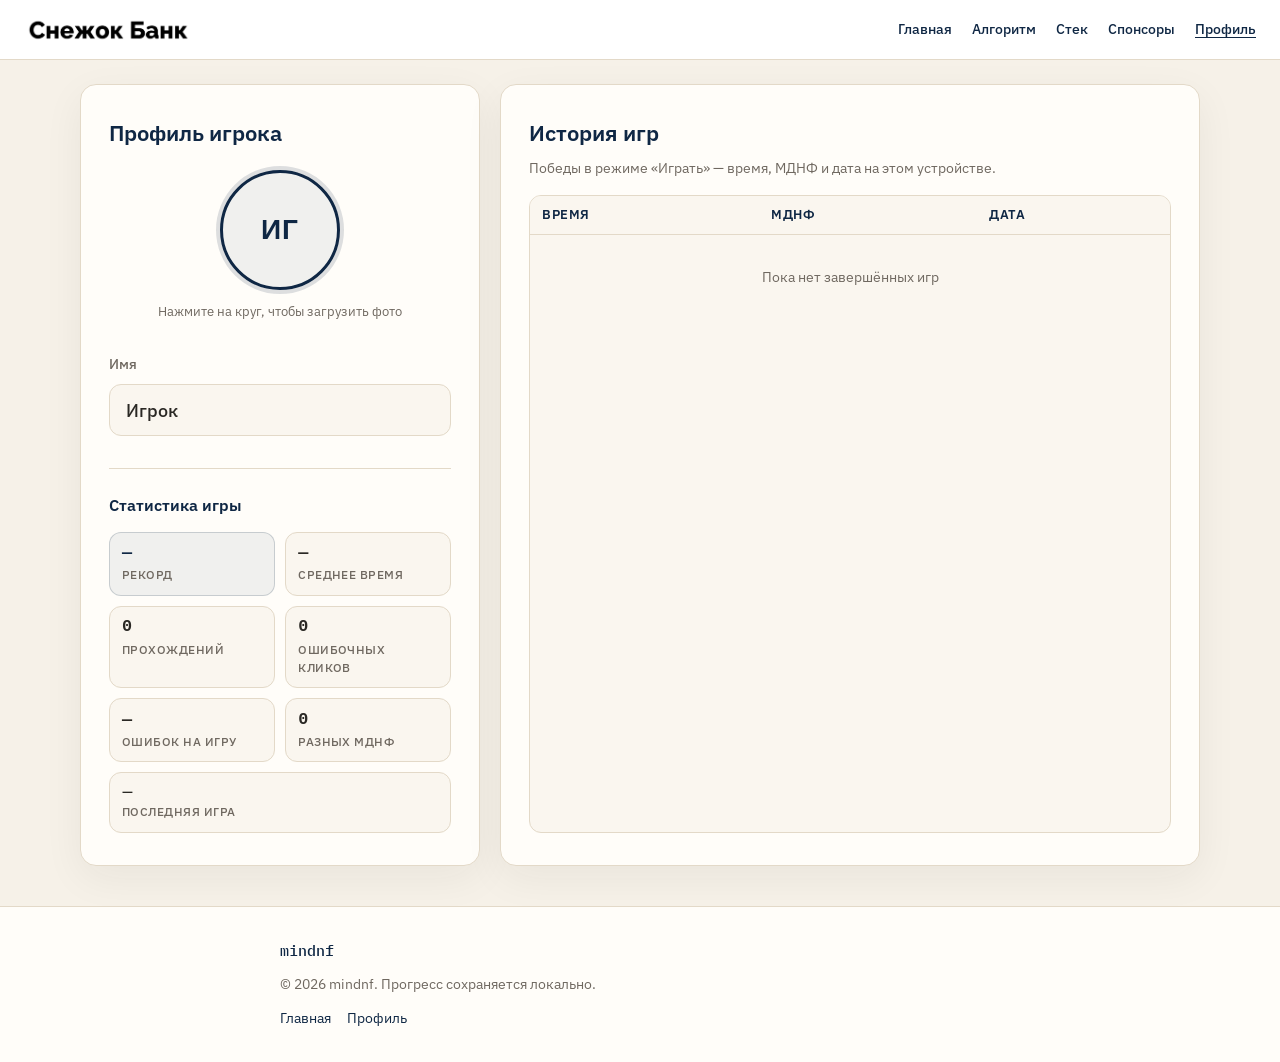
==== commit 51ca0f37: "Better in-game UI" ====
--- a/templates/profile.html
+++ b/templates/profile.html
@@ -7,10 +7,10 @@
   <link rel="preconnect" href="https://fonts.googleapis.com">
   <link rel="preconnect" href="https://fonts.gstatic.com" crossorigin>
   <link href="https://fonts.googleapis.com/css2?family=IBM+Plex+Sans:wght@400;500;600&family=IBM+Plex+Mono:wght@400;500&display=swap" rel="stylesheet">
-  <link rel="stylesheet" href="/static/css/style.css?v=26">
+  <link rel="stylesheet" href="/static/css/style.css?v=31">
 </head>
 <body class="body--profile">
-  <header class="site-header site-header--global site-header--static" id="site-header">
+  <header class="site-header site-header--global" id="site-header">
     <a class="site-header__logo" href="/" aria-label="На главную">
       <img src="/static/img/SB_logo.png" alt="Снежок Банк" width="160" height="40">
     </a>
@@ -27,6 +27,8 @@
     <nav class="site-header__nav" id="site-header-nav" aria-label="Навигация">
       <a class="site-header__link" href="/">Главная</a>
       <a class="site-header__link" href="/#algorithm">Алгоритм</a>
+      <a class="site-header__link" href="/#stack">Стек</a>
+      <a class="site-header__link" href="/#sponsors">Спонсоры</a>
       <a class="site-header__link site-header__link--active" href="/profile">Профиль</a>
     </nav>
   </header>
@@ -143,9 +145,9 @@
     </div>
   </footer>
 
-  <script src="/static/js/header.js?v=26"></script>
-  <script src="/static/js/game-store.js?v=26"></script>
-  <script src="/static/js/profile-store.js?v=26"></script>
-  <script src="/static/js/profile.js?v=26"></script>
+  <script src="/static/js/header.js?v=31"></script>
+  <script src="/static/js/game-store.js?v=31"></script>
+  <script src="/static/js/profile-store.js?v=31"></script>
+  <script src="/static/js/profile.js?v=31"></script>
 </body>
 </html>
--- a/static/css/style.css
+++ b/static/css/style.css
@@ -775,6 +775,16 @@
   background: transparent;
 }
 
+/* В игре f заблокирован по значению, но клик по ячейке зачёркивает строку (шаг 1) */
+.game-table-wrap .truth-table__f--locked {
+  pointer-events: auto;
+  cursor: pointer;
+}
+
+.game-table-wrap .truth-table__f--locked:hover {
+  background: var(--accent-soft);
+}
+
 .truth-table__f--one {
   color: var(--accent);
   font-weight: 600;
@@ -857,8 +867,10 @@
   flex-direction: column;
 }
 
-.body--profile .site-header--global {
+.body--profile .site-header {
   flex-shrink: 0;
+  width: 100%;
+  box-sizing: border-box;
 }
 
 .site-header--static {
@@ -875,8 +887,37 @@
   display: flex;
   align-items: stretch;
   justify-content: center;
-  padding: 1.75rem 1.5rem 2.5rem;
+  padding: calc(3.5rem + 1.75rem) 1.5rem 2.5rem;
   min-height: 0;
+}
+
+@media (max-width: 640px) {
+  .body--profile .site-header__toggle {
+    display: inline-flex;
+  }
+
+  .body--profile .site-header__nav {
+    display: none;
+    width: 100%;
+  }
+
+  .body--profile .site-header--open .site-header__nav {
+    display: flex;
+  }
+
+  .profile-page {
+    padding-top: calc(3.25rem + 1.25rem);
+  }
+}
+
+@media (min-width: 641px) {
+  .body--profile .site-header__toggle {
+    display: none;
+  }
+
+  .body--profile .site-header__nav {
+    display: flex;
+  }
 }
 
 .profile-layout {
@@ -1145,7 +1186,45 @@
   text-decoration-color: rgba(246, 241, 232, 0.65);
 }
 
+.game-mark-pop {
+  animation: game-mark-pop 0.22s ease-out;
+  transform-origin: center center;
+}
+
+@keyframes game-mark-pop {
+  0% {
+    transform: scale(1);
+  }
+  45% {
+    transform: scale(0.96);
+  }
+  100% {
+    transform: scale(1);
+  }
+}
+
+@media (prefers-reduced-motion: reduce) {
+  .game-mark-pop {
+    animation: none;
+  }
+}
+
+/* Мигание отключено — оставлено только плавное закрашивание .game-hint-done
 @keyframes game-hint-blink {
+  0%,
+  100% {
+    background: rgba(15, 39, 68, 0.04);
+    color: var(--muted);
+    box-shadow: none;
+  }
+  50% {
+    background: rgba(34, 120, 70, 0.28);
+    color: var(--accent);
+    box-shadow: inset 0 0 0 2px rgba(34, 120, 70, 0.55);
+  }
+}
+
+@keyframes game-hint-blink-header {
   0%,
   100% {
     background: var(--surface-raised);
@@ -1153,15 +1232,39 @@
     box-shadow: none;
   }
   50% {
-    background: rgba(34, 120, 70, 0.28);
+    background: rgba(34, 120, 70, 0.32);
     color: var(--accent);
-    box-shadow: inset 0 0 0 2px rgba(34, 120, 70, 0.55);
-  }
-}
-
-.truth-table thead th.game-hint-blink,
+    box-shadow: inset 0 0 0 2px rgba(34, 120, 70, 0.6);
+  }
+}
+
+.truth-table thead th.game-hint-blink {
+  animation: game-hint-blink-header 0.5s ease-in-out 3;
+}
+
 .truth-table__num.game-hint-blink {
   animation: game-hint-blink 0.5s ease-in-out 3;
+}
+*/
+
+.truth-table thead th.game-hint-done {
+  background: rgba(34, 120, 70, 0.32);
+  color: var(--accent);
+  box-shadow: inset 0 0 0 2px rgba(34, 120, 70, 0.6);
+  transition:
+    background 0.5s ease,
+    color 0.5s ease,
+    box-shadow 0.5s ease;
+}
+
+.truth-table__num.game-hint-done {
+  background: rgba(34, 120, 70, 0.28);
+  color: var(--accent);
+  box-shadow: inset 0 0 0 2px rgba(34, 120, 70, 0.55);
+  transition:
+    background 0.5s ease,
+    color 0.5s ease,
+    box-shadow 0.5s ease;
 }
 
 .game-row-marked .truth-table__bit--before {
@@ -1251,6 +1354,138 @@
 
 .challenge-url-row .btn {
   flex-shrink: 0;
+}
+
+/* —— Game FX (только режим «Играть») —— */
+
+.game-fx {
+  position: fixed;
+  inset: 0;
+  z-index: 260;
+  display: flex;
+  align-items: center;
+  justify-content: center;
+  pointer-events: none;
+  opacity: 0;
+  visibility: hidden;
+  backdrop-filter: blur(0);
+  -webkit-backdrop-filter: blur(0);
+  background: rgba(246, 241, 232, 0);
+  transition:
+    opacity 0.32s ease,
+    backdrop-filter 0.38s ease,
+    background 0.38s ease,
+    visibility 0s linear 0.32s;
+}
+
+.game-fx.is-active {
+  opacity: 1;
+  visibility: visible;
+  backdrop-filter: blur(12px);
+  -webkit-backdrop-filter: blur(12px);
+  background: rgba(246, 241, 232, 0.78);
+  transition:
+    opacity 0.28s ease,
+    backdrop-filter 0.35s ease,
+    background 0.35s ease,
+    visibility 0s;
+}
+
+.game-fx.is-leaving {
+  opacity: 0;
+  backdrop-filter: blur(0);
+  -webkit-backdrop-filter: blur(0);
+  background: rgba(246, 241, 232, 0);
+}
+
+.game-step-burst.is-interactive {
+  pointer-events: auto;
+  cursor: default;
+}
+
+.game-step-burst__panel {
+  max-width: min(36rem, 92vw);
+  padding: 0 1.5rem;
+  text-align: center;
+  transform: scale(0.12);
+  opacity: 0;
+}
+
+.game-fx.is-active .game-step-burst__panel {
+  animation: game-step-panel-pop 0.52s cubic-bezier(0.22, 1, 0.32, 1) forwards;
+}
+
+@keyframes game-step-panel-pop {
+  0% {
+    transform: scale(0.12);
+    opacity: 0;
+  }
+  55% {
+    transform: scale(1.06);
+    opacity: 1;
+  }
+  100% {
+    transform: scale(1);
+    opacity: 1;
+  }
+}
+
+.game-step-burst__title {
+  margin: 0 0 1rem;
+  font-family: "IBM Plex Sans", system-ui, sans-serif;
+  font-size: clamp(2.25rem, 11vw, 4.5rem);
+  font-weight: 600;
+  line-height: 1.05;
+  letter-spacing: 0.06em;
+  color: var(--accent);
+  text-shadow: 0 8px 32px rgba(15, 39, 68, 0.1);
+}
+
+.game-step-burst__hint {
+  margin: 0 0 1.75rem;
+  font-size: clamp(0.85rem, 2.6vw, 1rem);
+  line-height: 1.5;
+  color: var(--text);
+}
+
+.game-step-burst__continue {
+  margin: 0;
+  font-size: 0.8rem;
+  line-height: 1.4;
+  color: var(--muted);
+}
+
+.game-win-burst {
+  z-index: 270;
+}
+
+.game-win-burst__mark {
+  font-family: "IBM Plex Sans", system-ui, sans-serif;
+  font-size: clamp(3.5rem, 14vw, 7rem);
+  font-weight: 600;
+  line-height: 1;
+  color: var(--accent);
+  transform: scale(0.1);
+  opacity: 0;
+}
+
+.game-fx.is-active .game-win-burst__mark {
+  animation: game-win-mark-pop 0.65s cubic-bezier(0.22, 1, 0.28, 1) forwards;
+}
+
+@keyframes game-win-mark-pop {
+  0% {
+    transform: scale(0.1);
+    opacity: 0;
+  }
+  50% {
+    transform: scale(1.12);
+    opacity: 1;
+  }
+  100% {
+    transform: scale(1);
+    opacity: 1;
+  }
 }
 
 .game-flash {
